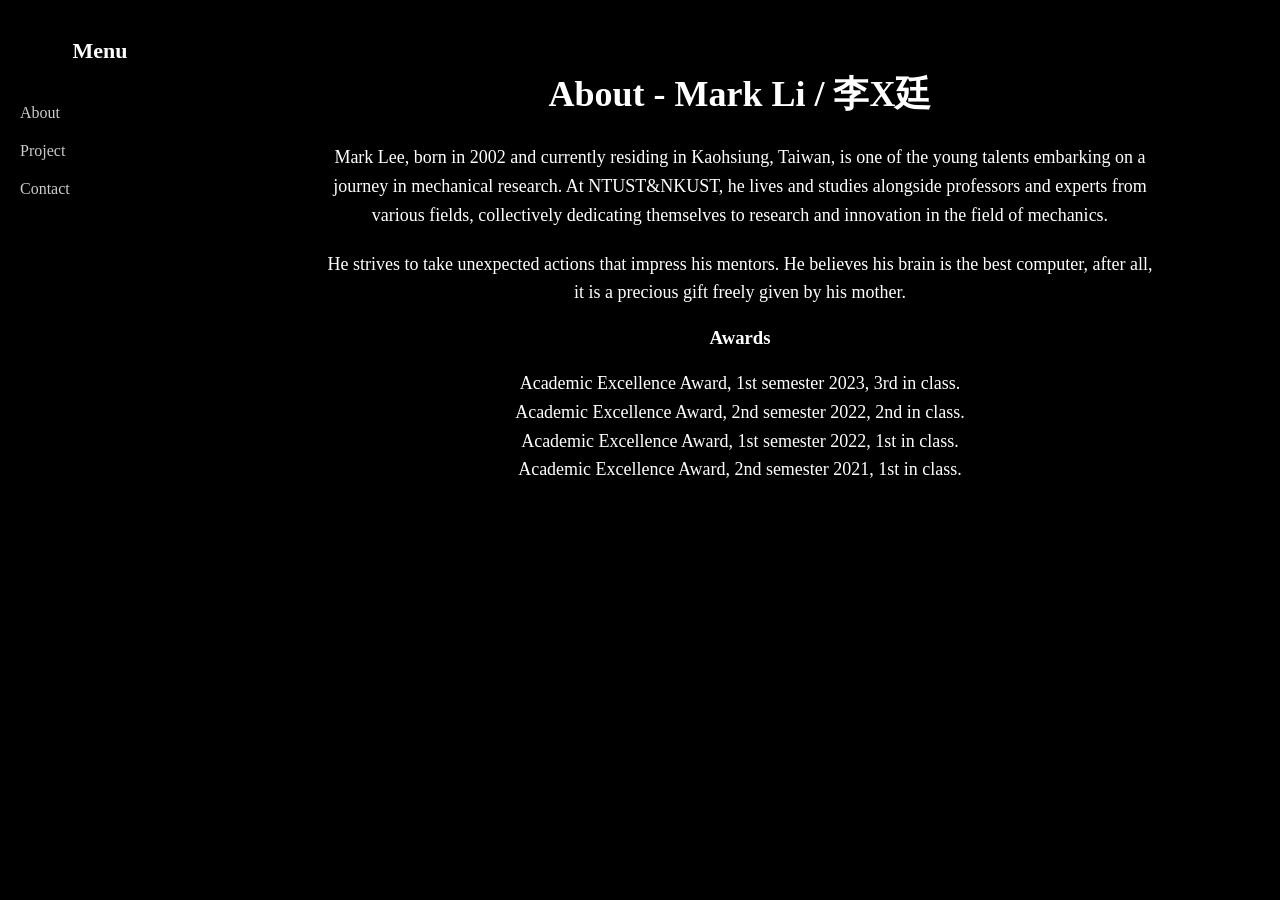
==== index.html @ 40715003 "v1.0" ====
<!DOCTYPE html>
<html lang="en">
<head>
  <meta charset="UTF-8">
  <title>About</title>
  <link rel="stylesheet" href="style.css">
</head>
<audio autoplay loop>
  <source src="Keygen Music - DFX Perfection Patch & BRD Teleport Pro.mp3" type="audio/mpeg">
</audio>
<body>
  
<div class="sidebar">
  <h2>Menu</h2>
  <a href="index.html">About</a>
  <a href="project.html">Project</a>
  <a href="contact.html">Contact</a>
</div>
<div class="main-content">
  
    <h1>About - Mark Li / 李X廷</h1>
    <p>Mark Lee, born in 2002 and currently residing in Kaohsiung, Taiwan, is one of the young talents embarking on a journey in mechanical research. At NTUST&NKUST, he lives and studies alongside professors and experts from various fields, collectively dedicating themselves to research and innovation in the field of mechanics.</p>
    <p>He strives to take unexpected actions that impress his mentors. He believes his brain is the best computer, after all, it is a precious gift freely given by his mother.
    </p>
    <h3>Awards</h3>
    <ul class="no-bullets">
  
      <li>Academic Excellence Award, 1st semester 2023, 3rd in class.</li>
      <li>Academic Excellence Award, 2nd semester 2022, 2nd in class.</li>
      <li>Academic Excellence Award, 1st semester 2022, 1st in class.</li>
      <li>Academic Excellence Award, 2nd semester 2021, 1st in class.</li>
    </ul>
 
</body>
</div>
</html>
---- style.css ----
* {
      box-sizing: border-box;
    }

    body {
      margin: 0;
      font-family: Georgia, serif;
      background-color: black;
      color: white;
      background-size: cover;
      background-repeat: no-repeat;
      background-position: center;
      display: flex;
    }

    /* 左側側邊欄 */
    .sidebar {
      width: 200px;
      height: 100vh;
      background-color: rgba(0, 0, 0, 0.8);
      padding: 20px 0;
      position: fixed;
      left: 0;
      top: 0;
      display: flex;
      flex-direction: column;
      align-items: center;
    }

    .sidebar h2 {
      font-size: 22px;
      margin-bottom: 30px;
      color: white;
    }

    .sidebar a {
      color: #ccc;
      text-decoration: none;
      padding: 10px 20px;
      width: 100%;
      text-align: left;
      display: block;
      transition: background 0.3s;
    }

    .sidebar a:hover {
      background-color: #333;
      color: white;
    }

    /* 主內容 */
    .main-content {
      margin-left: 200px;
      padding: 40px 20px;
      width: calc(100% - 200px);
      text-align: center;
    }

    h1 {
      margin-top: 30px;
      font-size: 36px;
    }

    p {
      margin: 20px auto;
      width: 80%;
      font-size: 18px;
      line-height: 1.6;
    }

    .gallery {
      display: grid;
      grid-template-columns: repeat(auto-fit, minmax(300px, 1fr));
      gap: 20px;
      padding: 40px;
      max-width: 1000px;
      margin: auto;
    }

    .gallery img {
      width: 100%;
      border-radius: 10px;
      box-shadow: 0 0 15px rgba(255, 255, 255, 0.3);
    }

    .gallery img.wide {
      grid-column: span 2;
    }



    .gallery img.full-width {
      grid-column: 1 / -1;
    }

    .sns-section {
      max-width: 600px;
      margin: 40px auto;
      font-family: 'Georgia', serif;
      color: white;
      text-align: center;
    }

    .sns-section h2 {
      font-size: 28px;
      margin-bottom: 20px;
    }

    .sns-section ul {
      list-style: none;
      padding: 0;
      margin: 0;
      text-align: left;
    }

    .sns-section li {
      display: flex;
      align-items: flex-start;
      gap: 12px;
      margin-bottom: 25px;
      font-size: 18px;
      line-height: 1.4;
      border: 1px solid white;
      padding: 10px 15px;
      border-radius: 6px;
    }

    .sns-section .icon {
      flex-shrink: 0;
      width: 24px;
      height: 24px;
      margin-top: 4px;

    }

    .sns-section strong {
      font-weight: 700;
      font-size: 20px;
    }

    /* Section anchor padding for visibility */
    .section {
      scroll-margin-top: 80px;
      padding-top: 40px;
    }
    .no-bullets {
      list-style-type: none;
      padding-left: 0;
      margin: 20px auto;
      width: 80%;
      font-size: 18px;
      line-height: 1.6;
    }
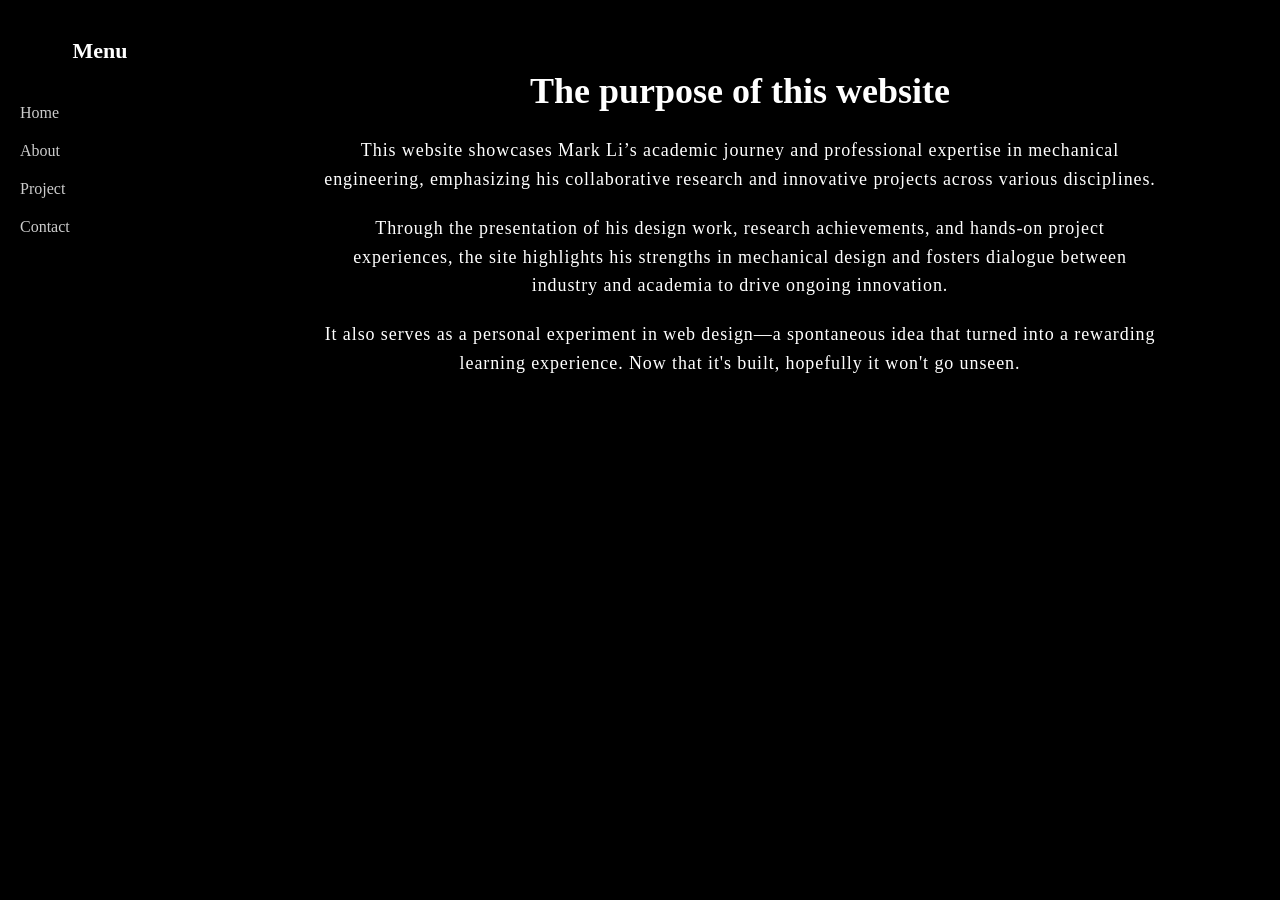
==== commit a22cb8ad: "2025/08/16 change 2025/08/16 change" ====
--- a/index.html
+++ b/index.html
@@ -1,37 +1,33 @@
-
 <!DOCTYPE html>
 <html lang="en">
 <head>
   <meta charset="UTF-8">
+  <meta name="viewport" content="width=device-width, initial-scale=1.0" />
   <title>About</title>
   <link rel="stylesheet" href="style.css">
 </head>
-<audio autoplay loop>
-  <source src="Keygen Music - DFX Perfection Patch & BRD Teleport Pro.mp3" type="audio/mpeg">
-</audio>
 <body>
-  
-<div class="sidebar">
-  <h2>Menu</h2>
-  <a href="index.html">About</a>
-  <a href="project.html">Project</a>
-  <a href="contact.html">Contact</a>
-</div>
-<div class="main-content">
-  
-    <h1>About - Mark Li / 李X廷</h1>
-    <p>Mark Lee, born in 2002 and currently residing in Kaohsiung, Taiwan, is one of the young talents embarking on a journey in mechanical research. At NTUST&NKUST, he lives and studies alongside professors and experts from various fields, collectively dedicating themselves to research and innovation in the field of mechanics.</p>
-    <p>He strives to take unexpected actions that impress his mentors. He believes his brain is the best computer, after all, it is a precious gift freely given by his mother.
+  <audio autoplay loop>
+    <source src="music.mp3" type="audio/mpeg">
+  </audio>
+  <div class="sidebar">
+    <h2>Menu</h2>
+    <a href="index.html">Home</a>
+    <a href="about.html">About</a>
+    <a href="project.html">Project</a>
+    <a href="contact.html">Contact</a>
+  </div>
+  <div class="main-content">
+    <h1>The purpose of this website</h1>
+    <p>
+      This website showcases Mark Li’s academic journey and professional expertise in mechanical engineering, emphasizing his collaborative research and innovative projects across various disciplines.
     </p>
-    <h3>Awards</h3>
-    <ul class="no-bullets">
-  
-      <li>Academic Excellence Award, 1st semester 2023, 3rd in class.</li>
-      <li>Academic Excellence Award, 2nd semester 2022, 2nd in class.</li>
-      <li>Academic Excellence Award, 1st semester 2022, 1st in class.</li>
-      <li>Academic Excellence Award, 2nd semester 2021, 1st in class.</li>
-    </ul>
- 
+    <p>
+      Through the presentation of his design work, research achievements, and hands-on project experiences, the site highlights his strengths in mechanical design and fosters dialogue between industry and academia to drive ongoing innovation.
+    </p>
+    <p>
+      It also serves as a personal experiment in web design—a spontaneous idea that turned into a rewarding learning experience. Now that it's built, hopefully it won't go unseen.
+    </p>
+  </div>
 </body>
-</div>
-</html>
+</html>
--- a/style.css
+++ b/style.css
@@ -1,155 +1,279 @@
-
-    * {
-      box-sizing: border-box;
+* { 
+  box-sizing: border-box;
+}
+
+body {
+  margin: 0;
+  font-family: Georgia, serif;
+  background-color: black;
+  color: white;
+  background-size: cover;
+  background-repeat: no-repeat;
+  background-position: center;
+  display: flex;
+  /* 預設左右排列 */
+  flex-direction: row;
+}
+
+/* 左側側邊欄 */
+.sidebar {
+  width: 200px;
+  height: 100vh;
+  background-color: rgba(0, 0, 0, 0.8);
+  padding: 20px 0;
+  position: fixed;
+  left: 0;
+  top: 0;
+  display: flex;
+  flex-direction: column;
+  align-items: center;
+  z-index: 1000;
+}
+
+.sidebar h2 {
+  font-size: 22px;
+  margin-bottom: 30px;
+  color: white;
+}
+
+.sidebar a {
+  color: #ccc;
+  text-decoration: none;
+  padding: 10px 20px;
+  width: 100%;
+  text-align: left;
+  display: block;
+  transition: background 0.3s;
+}
+
+.sidebar a:hover {
+  background-color: #333;
+  color: white;
+}
+
+/* 主內容 */
+.main-content {
+  margin-left: 200px;
+  padding: 40px 20px;
+  width: calc(100% - 200px);
+  text-align: center;
+}
+
+h1 {
+  margin-top: 30px;
+  font-size: 36px;
+}
+
+p {
+  margin: 20px auto;
+  width: 80%;
+  font-size: 18px;
+  line-height: 1.6;
+  text-align: center;
+  letter-spacing: 0.05em; 
+}
+
+.gallery {
+  display: grid;
+  grid-template-columns: repeat(auto-fit, minmax(300px, 1fr));
+  gap: 20px;
+  padding: 40px;
+  max-width: 1000px;
+  margin: auto;
+}
+
+.gallery img {
+  width: 100%;
+  border-radius: 10px;
+  box-shadow: 0 0 15px rgba(255, 255, 255, 0.3);
+}
+
+.gallery img.wide {
+  grid-column: span 2;
+}
+
+.gallery img.full-width {
+  grid-column: 1 / -1;
+}
+
+.gallery video {
+  width: 100%;
+  border-radius: 10px;
+  box-shadow: 0 0 15px rgba(255, 255, 255, 0.3);
+}
+
+.gallery video.wide {
+  grid-column: span 2;
+}
+
+.gallery video.full-width {
+  grid-column: 1 / -1;
+}
+
+.sns-section {
+  max-width: 600px;
+  margin: 40px auto;
+  font-family: 'Georgia', serif;
+  color: white;
+  text-align: center;
+}
+
+.sns-section h2 {
+  font-size: 28px;
+  margin-bottom: 20px;
+}
+
+.sns-section ul {
+  list-style: none;
+  padding: 0;
+  margin: 0;
+  text-align: left;
+}
+
+.sns-section li {
+  display: flex;
+  align-items: flex-start;
+  gap: 12px;
+  margin-bottom: 25px;
+  font-size: 14px;
+  line-height: 1.4;
+  border: 1px solid white;
+  padding: 10px 15px;
+  border-radius: 6px;
+}
+
+.sns-section .icon {
+  flex-shrink: 0;
+  width: 24px;
+  height: 24px;
+  margin-top: 4px;
+}
+
+.sns-section strong {
+  font-weight: 700;
+  font-size: 20px;
+}
+
+/* Section anchor padding for visibility */
+.section {
+  scroll-margin-top: 80px;
+}
+
+.no-bullets {
+  list-style-type: none;
+  padding-left: 0;
+  margin: 20px auto;
+  width: 80%;
+  font-size: 18px;
+  line-height: 1.6;
+}
+
+/* 手機直立時響應式調整 */
+@media (max-width: 900px) {
+  body {
+    /* 改成上下排列 */
+    flex-direction: column;
+  }
+
+  /* 將側邊欄固定改成寬度100%，高度自動 */
+  .sidebar {
+    position: static;  /* 取消固定 */
+    width: 100%;
+    height: auto;
+    padding: 10px 20px;
+    flex-direction: row; /* 改成橫向排列 */
+    justify-content: center;
+    align-items: center;
+    gap: 20px;
+    position: sticky;
+    background-color: rgba(0, 0, 0, 0.8);
+  top: 0;
+  z-index: 1000; /* 保證它浮在其他元素上 */
+  }
+
+  /* 讓標題和選單項目橫排 */
+  .sidebar h2 {
+    margin: 0;
+    font-size: 18px;
+    flex-shrink: 0;
+  }
+
+  .sidebar a {
+    padding: 8px 5px;
+    width: auto;
+    text-align: center;
+    font-size: 14px;
+    transition: background 0.3s;
+  }
+  
+  .sidebar a:hover {
+    background-color: #333;
+    color: white;
+  }
+
+  /* 主內容寬度改成100%，取消左邊間距 */
+  .main-content {
+    margin-left: 0;
+    width: 100%;
+    padding: 20px;
+    
+  }
+
+  p {
+    margin: 15px auto;
+    width: 90%;
+    font-size: 14px;
+    line-height: 1.2;
+    text-align: center;
+    letter-spacing: 0.03em; 
+  }
+
+  .no-bullets {
+    font-size: 9px;
+    width: 90%;
+  }
+
+  h1 {
+    font-size: 20px;
+    margin-top: 20px;
+  }
+
+  h3 {
+    font-size: 12px;
+  }
+  .gallery {
+    display: grid;
+    gap: 20px;
+    padding: 0 10px;
+    max-width: 100%;
+    margin: auto;
+  }
+}
+  @media (min-width: 901px) {
+    .gallery {
+      grid-template-columns: repeat(2, 1fr);
     }
-
-    body {
-      margin: 0;
-      font-family: Georgia, serif;
-      background-color: black;
-      color: white;
-      background-size: cover;
-      background-repeat: no-repeat;
-      background-position: center;
-      display: flex;
+  }
+  
+  @media (min-width: 501px) and (max-width: 900px) {
+    .gallery {
+      grid-template-columns: repeat(2, 1fr);
     }
-
-    /* 左側側邊欄 */
-    .sidebar {
-      width: 200px;
-      height: 100vh;
-      background-color: rgba(0, 0, 0, 0.8);
-      padding: 20px 0;
-      position: fixed;
-      left: 0;
-      top: 0;
-      display: flex;
-      flex-direction: column;
-      align-items: center;
+  }
+  
+  @media (max-width: 500px) {
+    .gallery {
+      grid-template-columns: 1fr 1fr;
     }
-
-    .sidebar h2 {
-      font-size: 22px;
-      margin-bottom: 30px;
-      color: white;
-    }
-
-    .sidebar a {
-      color: #ccc;
-      text-decoration: none;
-      padding: 10px 20px;
-      width: 100%;
-      text-align: left;
-      display: block;
-      transition: background 0.3s;
-    }
-
-    .sidebar a:hover {
-      background-color: #333;
-      color: white;
-    }
-
-    /* 主內容 */
-    .main-content {
-      margin-left: 200px;
-      padding: 40px 20px;
-      width: calc(100% - 200px);
-      text-align: center;
-    }
-
-    h1 {
-      margin-top: 30px;
-      font-size: 36px;
-    }
-
-    p {
-      margin: 20px auto;
-      width: 80%;
-      font-size: 18px;
-      line-height: 1.6;
-    }
-
-    .gallery {
-      display: grid;
-      grid-template-columns: repeat(auto-fit, minmax(300px, 1fr));
-      gap: 20px;
-      padding: 40px;
-      max-width: 1000px;
-      margin: auto;
-    }
-
-    .gallery img {
-      width: 100%;
-      border-radius: 10px;
-      box-shadow: 0 0 15px rgba(255, 255, 255, 0.3);
-    }
-
-    .gallery img.wide {
-      grid-column: span 2;
-    }
-
-
-
-    .gallery img.full-width {
-      grid-column: 1 / -1;
-    }
-
-    .sns-section {
-      max-width: 600px;
-      margin: 40px auto;
-      font-family: 'Georgia', serif;
-      color: white;
-      text-align: center;
-    }
-
-    .sns-section h2 {
-      font-size: 28px;
-      margin-bottom: 20px;
-    }
-
-    .sns-section ul {
-      list-style: none;
-      padding: 0;
-      margin: 0;
-      text-align: left;
-    }
-
-    .sns-section li {
-      display: flex;
-      align-items: flex-start;
-      gap: 12px;
-      margin-bottom: 25px;
-      font-size: 18px;
-      line-height: 1.4;
-      border: 1px solid white;
-      padding: 10px 15px;
-      border-radius: 6px;
-    }
-
-    .sns-section .icon {
-      flex-shrink: 0;
-      width: 24px;
-      height: 24px;
-      margin-top: 4px;
-
-    }
-
-    .sns-section strong {
-      font-weight: 700;
-      font-size: 20px;
-    }
-
-    /* Section anchor padding for visibility */
-    .section {
-      scroll-margin-top: 80px;
-      padding-top: 40px;
-    }
-    .no-bullets {
-      list-style-type: none;
-      padding-left: 0;
-      margin: 20px auto;
-      width: 80%;
-      font-size: 18px;
-      line-height: 1.6;
-    }
-    +  
+  .gallery img,
+  .gallery video{
+    width: 100%;
+    height: auto;
+    grid-column: span 1;
+    display: block;
+  }
+  
+  }
+
+
